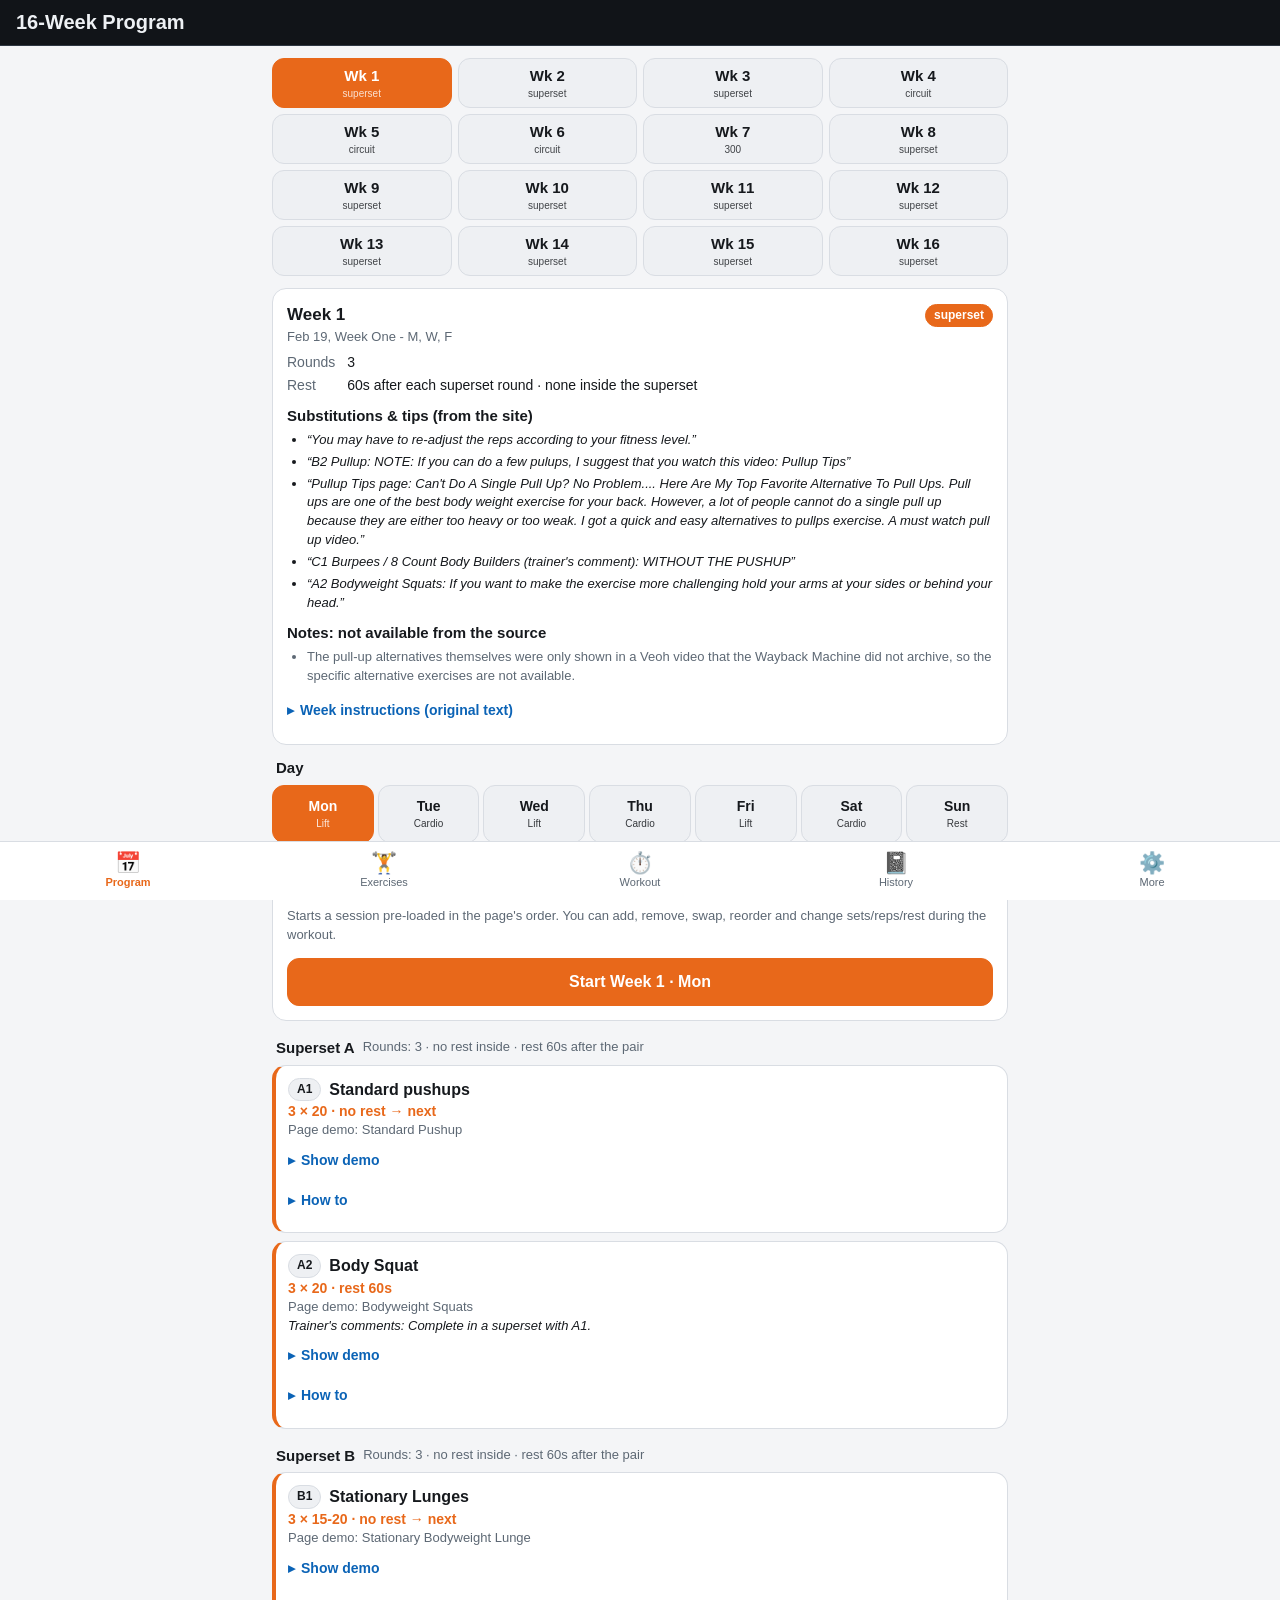
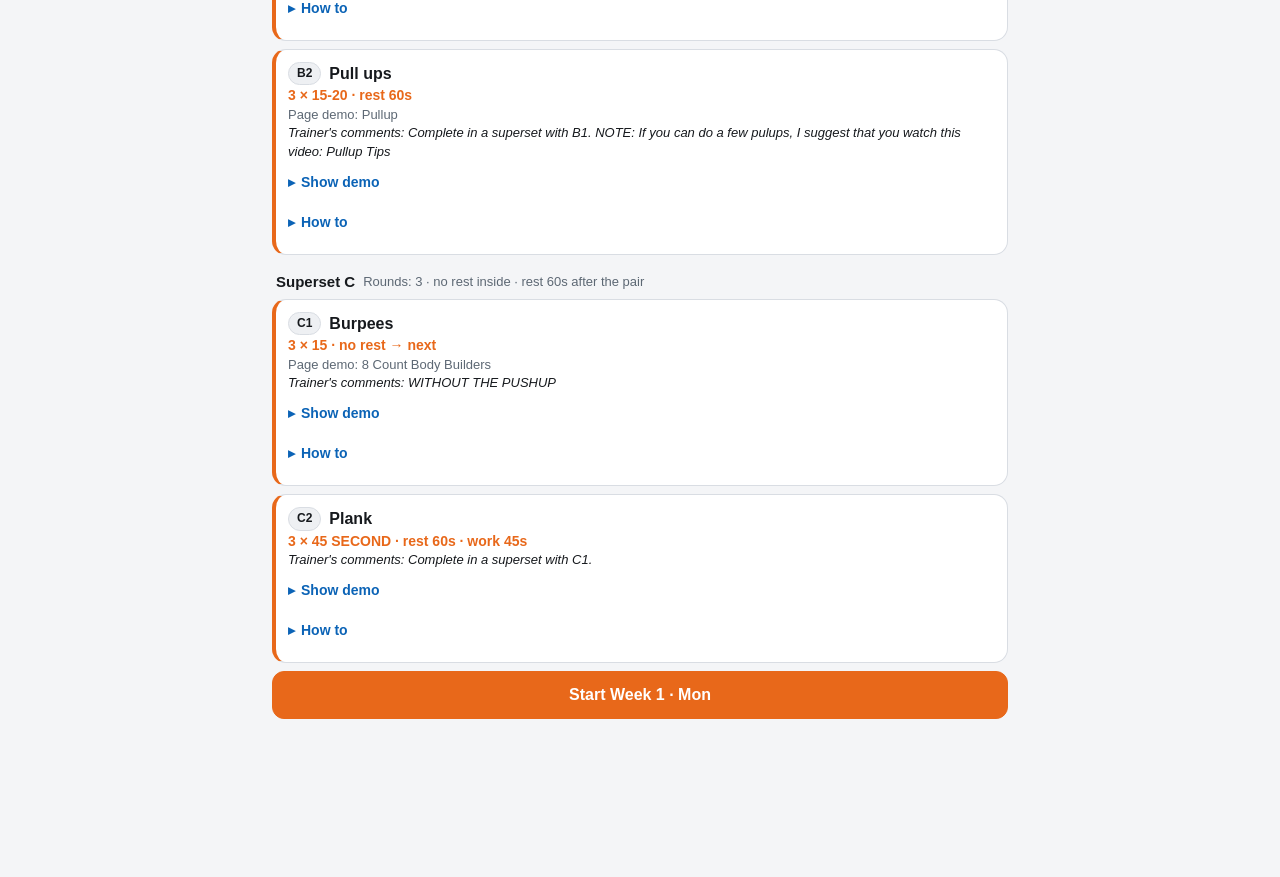
==== index.html @ 3402a935 "Publish the Six Pack Workout static PWA. Place the finished site at the repository root so GitHub Pa" ====
<!doctype html>
<html lang="en">
<head>
<meta charset="utf-8">
<meta name="viewport" content="width=device-width, initial-scale=1, viewport-fit=cover">
<title>Six Pack Workout</title>
<meta name="description" content="Offline workout log with the 16 Weeks to Six Pack Abs program.">
<meta name="apple-mobile-web-app-capable" content="yes">
<meta name="mobile-web-app-capable" content="yes">
<meta name="apple-mobile-web-app-status-bar-style" content="black-translucent">
<meta name="apple-mobile-web-app-title" content="Workout">
<meta name="application-name" content="Workout">
<meta name="format-detection" content="telephone=no">
<meta name="theme-color" content="#111418" id="themeColor">
<link rel="manifest" href="manifest.webmanifest">
<link rel="apple-touch-icon" href="icons/apple-touch-icon.png">
<link rel="icon" type="image/png" sizes="192x192" href="icons/icon-192.png">
<link rel="stylesheet" href="css/app.css">
</head>
<body>
<div id="app">
  <header id="topbar"><h1 id="title">Workout</h1><span id="offlineBadge" hidden>Offline</span></header>
  <div id="banner"></div>
  <main id="view" tabindex="-1"><p class="muted pad">Loading…</p></main>
  <div id="timerbar" hidden></div>
  <nav id="tabs">
    <a href="#/program" data-tab="program"><span class="ico">📅</span><span>Program</span></a>
    <a href="#/exercises" data-tab="exercises"><span class="ico">🏋️</span><span>Exercises</span></a>
    <a href="#/session" data-tab="session"><span class="ico">⏱️</span><span>Workout</span></a>
    <a href="#/history" data-tab="history"><span class="ico">📓</span><span>History</span></a>
    <a href="#/more" data-tab="more"><span class="ico">⚙️</span><span>More</span></a>
  </nav>
</div>
<div id="modal" hidden></div>
<div id="toast" hidden></div>
<noscript>This app needs JavaScript.</noscript>
<script src="js/app.js"></script>
</body>
</html>
---- css/app.css ----
:root{
  --bg:#111418;--card:#1b2027;--card2:#232a33;--fg:#eef1f4;--muted:#9aa5b1;--line:#2e3742;
  --accent:#ff8a3d;--accent-fg:#1a1006;--ok:#3ecf8e;--warn:#ffcc4d;--danger:#ff5d5d;--link:#7cc4ff;
  --radius:14px;--tap:48px;
  --sat:env(safe-area-inset-top,0px);--sab:env(safe-area-inset-bottom,0px);
  --sal:env(safe-area-inset-left,0px);--sar:env(safe-area-inset-right,0px);
  color-scheme:dark;
}
:root[data-theme="light"]{
  --bg:#f4f5f7;--card:#ffffff;--card2:#eef0f3;--fg:#16191d;--muted:#5d6874;--line:#d9dde3;
  --accent:#e8681a;--accent-fg:#ffffff;--ok:#11875a;--warn:#9a6a00;--danger:#c62828;--link:#0b63b6;
  color-scheme:light;
}
*{box-sizing:border-box}
html,body{margin:0;background:var(--bg);color:var(--fg);font:16px/1.45 -apple-system,BlinkMacSystemFont,"Segoe UI",Roboto,Helvetica,Arial,sans-serif;-webkit-text-size-adjust:100%}
body{overscroll-behavior-y:none}
a{color:var(--link)}
#topbar{position:sticky;top:0;z-index:20;background:var(--bg);padding:calc(var(--sat) + 8px) calc(16px + var(--sar)) 8px calc(16px + var(--sal));display:flex;align-items:center;gap:8px;border-bottom:1px solid var(--line)}
#topbar h1{font-size:20px;margin:0;flex:1;white-space:nowrap;overflow:hidden;text-overflow:ellipsis}
#offlineBadge{font-size:12px;background:var(--card2);color:var(--muted);padding:3px 8px;border-radius:99px}
main{padding:12px calc(12px + var(--sar)) calc(var(--tap) + 110px + var(--sab)) calc(12px + var(--sal));max-width:760px;margin:0 auto;outline:none}
#tabs{position:fixed;left:0;right:0;bottom:0;z-index:30;display:flex;background:var(--card);border-top:1px solid var(--line);padding:0 var(--sar) var(--sab) var(--sal)}
#tabs a{flex:1;display:flex;flex-direction:column;align-items:center;justify-content:center;min-height:58px;text-decoration:none;color:var(--muted);font-size:11px;gap:2px;-webkit-tap-highlight-color:transparent}
#tabs a .ico{font-size:21px;line-height:1}
#tabs a.active{color:var(--accent);font-weight:600}
#timerbar{position:fixed;left:8px;right:8px;bottom:calc(66px + var(--sab));z-index:25;background:var(--card2);border:2px solid var(--accent);border-radius:var(--radius);padding:10px 12px;box-shadow:0 6px 24px rgba(0,0,0,.35);max-width:744px;margin:0 auto}
#timerbar.done{border-color:var(--ok)}
.tb-top{display:flex;align-items:center;gap:10px}
.tb-label{flex:1;font-weight:600;font-size:14px}
.tb-clock{font-size:34px;font-weight:700;font-variant-numeric:tabular-nums;letter-spacing:.5px}
.tb-btns{display:flex;gap:6px;margin-top:8px}
.tb-btns button{flex:1;min-height:44px;padding:0 6px}
.tb-next{font-size:12px;color:var(--muted)}
.progress{height:6px;background:var(--line);border-radius:3px;overflow:hidden;margin-top:6px}
.progress>i{display:block;height:100%;background:var(--accent);width:0}
h2{font-size:22px;margin:6px 4px 10px}
h3{font-size:17px;margin:0 0 6px}
h4{font-size:15px;margin:10px 0 4px}
.card{background:var(--card);border:1px solid var(--line);border-radius:var(--radius);padding:14px;margin:0 0 12px}
.card.tight{padding:10px 12px}
.muted{color:var(--muted)}
.small{font-size:13px}
.pad{padding:16px}
.quote{font-style:italic}
.row{display:flex;gap:8px;align-items:center;flex-wrap:wrap}
.row>.grow{flex:1;min-width:0}
.stack>*+*{margin-top:8px}
button,.btn{appearance:none;-webkit-appearance:none;border:1px solid var(--line);background:var(--card2);color:var(--fg);border-radius:12px;min-height:var(--tap);padding:0 16px;font:inherit;font-weight:600;cursor:pointer;display:inline-flex;align-items:center;justify-content:center;gap:6px;text-decoration:none;-webkit-tap-highlight-color:transparent;touch-action:manipulation}
button:active,.btn:active{transform:scale(.98)}
button.primary,.btn.primary{background:var(--accent);border-color:var(--accent);color:var(--accent-fg)}
button.danger{color:var(--danger);border-color:var(--danger);background:transparent}
button.ghost{background:transparent}
button.block,.btn.block{width:100%}
button.sm{min-height:40px;padding:0 12px;font-size:14px}
button.icon{min-width:44px;padding:0 10px}
button:disabled{opacity:.45}
.chips{display:flex;flex-wrap:wrap;gap:6px}
.chips.scroll{flex-wrap:nowrap;overflow-x:auto;-webkit-overflow-scrolling:touch;padding-bottom:4px}
.chip{min-height:40px;padding:0 12px;border-radius:99px;font-size:14px;font-weight:600;white-space:nowrap}
.chip.on{background:var(--accent);border-color:var(--accent);color:var(--accent-fg)}
.weekgrid{display:grid;grid-template-columns:repeat(4,1fr);gap:6px}
.weekgrid button{min-height:50px;padding:0;flex-direction:column;gap:0;font-size:15px}
.weekgrid button small{font-size:10px;font-weight:500;opacity:.8}
.daygrid{display:grid;grid-template-columns:repeat(7,1fr);gap:4px}
.daygrid button{min-height:58px;padding:0 2px;flex-direction:column;gap:0;font-size:14px}
.daygrid button small{font-size:10px;font-weight:500;opacity:.85}
.on{background:var(--accent)!important;border-color:var(--accent)!important;color:var(--accent-fg)!important}
.badge{display:inline-block;font-size:12px;font-weight:700;padding:2px 8px;border-radius:99px;background:var(--card2);border:1px solid var(--line);white-space:nowrap}
.badge.acc{background:var(--accent);color:var(--accent-fg);border-color:var(--accent)}
.badge.ok{color:var(--ok);border-color:var(--ok)}
.group-h{margin:16px 4px 6px;font-weight:700;font-size:15px;display:flex;gap:8px;align-items:center;flex-wrap:wrap}
.group-h .muted{font-weight:500;font-size:13px}
.ex{background:var(--card);border:1px solid var(--line);border-radius:var(--radius);padding:12px;margin-bottom:8px}
.ex.in-group{border-left:4px solid var(--accent)}
.ex-title{font-weight:700;font-size:16px}
.target{color:var(--accent);font-weight:600;font-size:14px}
.hint{background:color-mix(in srgb,var(--warn) 16%,var(--card));border:1px solid var(--warn);border-radius:var(--radius);padding:10px 12px;margin-bottom:10px;display:flex;gap:8px;align-items:center}
.hint .grow{flex:1}
details>summary{cursor:pointer;min-height:40px;display:flex;align-items:center;color:var(--link);font-weight:600;font-size:14px;list-style:none}
details>summary::-webkit-details-marker{display:none}
details>summary::before{content:"▸";margin-right:6px}
details[open]>summary::before{content:"▾"}
.gif{display:block;max-width:100%;max-height:260px;margin:6px auto;border-radius:10px;background:#fff}
.thumb{width:64px;height:64px;object-fit:contain;border-radius:8px;background:#fff;flex:none}
.photo{max-width:100%;border-radius:10px;display:block;margin:6px 0}
pre.text{white-space:pre-wrap;font:inherit;margin:0}
ul.tight{margin:4px 0;padding-left:20px}
ul.tight li{margin:3px 0}
input,select,textarea{font:inherit;font-size:16px;color:var(--fg);background:var(--bg);border:1px solid var(--line);border-radius:10px;min-height:44px;padding:8px 10px;width:100%}
textarea{min-height:72px}
label.f{display:block;font-size:13px;color:var(--muted);margin:8px 0 0}
label.f>input,label.f>textarea,label.f>select{margin-top:3px}
.setrow{display:grid;grid-template-columns:28px 1fr 1fr 1fr 44px;gap:6px;align-items:center;margin-top:6px}
.setrow input{min-height:44px;text-align:center;padding:6px 4px}
.sethead{display:grid;grid-template-columns:28px 1fr 1fr 1fr 44px;gap:6px;font-size:11px;color:var(--muted);text-align:center;margin-top:8px}
.actions{display:flex;gap:6px;flex-wrap:wrap;margin-top:8px}
.actions button{flex:1 1 30%;min-height:44px;font-size:14px;padding:0 8px}
.listitem{display:flex;gap:10px;align-items:center;padding:10px 12px;background:var(--card);border:1px solid var(--line);border-radius:var(--radius);margin-bottom:8px;text-decoration:none;color:var(--fg);min-height:var(--tap)}
.listitem .grow{flex:1;min-width:0}
.listitem .t{font-weight:700}
.sticky-search{position:sticky;top:calc(var(--sat) + 49px);z-index:10;background:var(--bg);padding:4px 0 8px}
.banner{margin:8px 12px 0;padding:12px;border-radius:var(--radius);background:var(--card2);border:1px solid var(--accent);display:flex;gap:10px;align-items:flex-start}
.banner .grow{flex:1}
.share-ico{display:inline-block;border:1.5px solid currentColor;border-radius:4px;padding:0 4px;font-size:12px}
#modal{position:fixed;inset:0;z-index:50;background:rgba(0,0,0,.55);display:flex;align-items:flex-end;justify-content:center}
#modal[hidden]{display:none}
.sheet{background:var(--card);width:100%;max-width:760px;max-height:88vh;overflow:auto;border-radius:18px 18px 0 0;padding:16px calc(16px + var(--sar)) calc(16px + var(--sab)) calc(16px + var(--sal));-webkit-overflow-scrolling:touch}
.sheet h3{font-size:19px}
.sheet .btns{display:flex;flex-direction:column;gap:8px;margin-top:14px}
#toast{position:fixed;left:50%;transform:translateX(-50%);bottom:calc(150px + var(--sab));z-index:60;background:var(--fg);color:var(--bg);padding:10px 16px;border-radius:99px;font-weight:600;font-size:14px;max-width:90vw;text-align:center}
.kv{display:grid;grid-template-columns:auto 1fr;gap:2px 12px;font-size:14px}
.kv>:nth-child(odd){color:var(--muted)}
table.levels{width:100%;border-collapse:collapse;font-size:14px}
table.levels td,table.levels th{border-bottom:1px solid var(--line);padding:6px 4px;text-align:left}
.check{display:flex;align-items:center;gap:10px;min-height:44px}
.check input{width:24px;height:24px;min-height:0}
.empty{text-align:center;padding:30px 10px;color:var(--muted)}
.hidden{display:none!important}
/* Header stays dark in both themes: iOS standalone uses a black-translucent status bar (white text). */
#topbar{background:#111418;color:#eef1f4;border-bottom-color:#2e3742}
body.has-timer main{padding-bottom:calc(var(--tap) + 270px + var(--sab))}
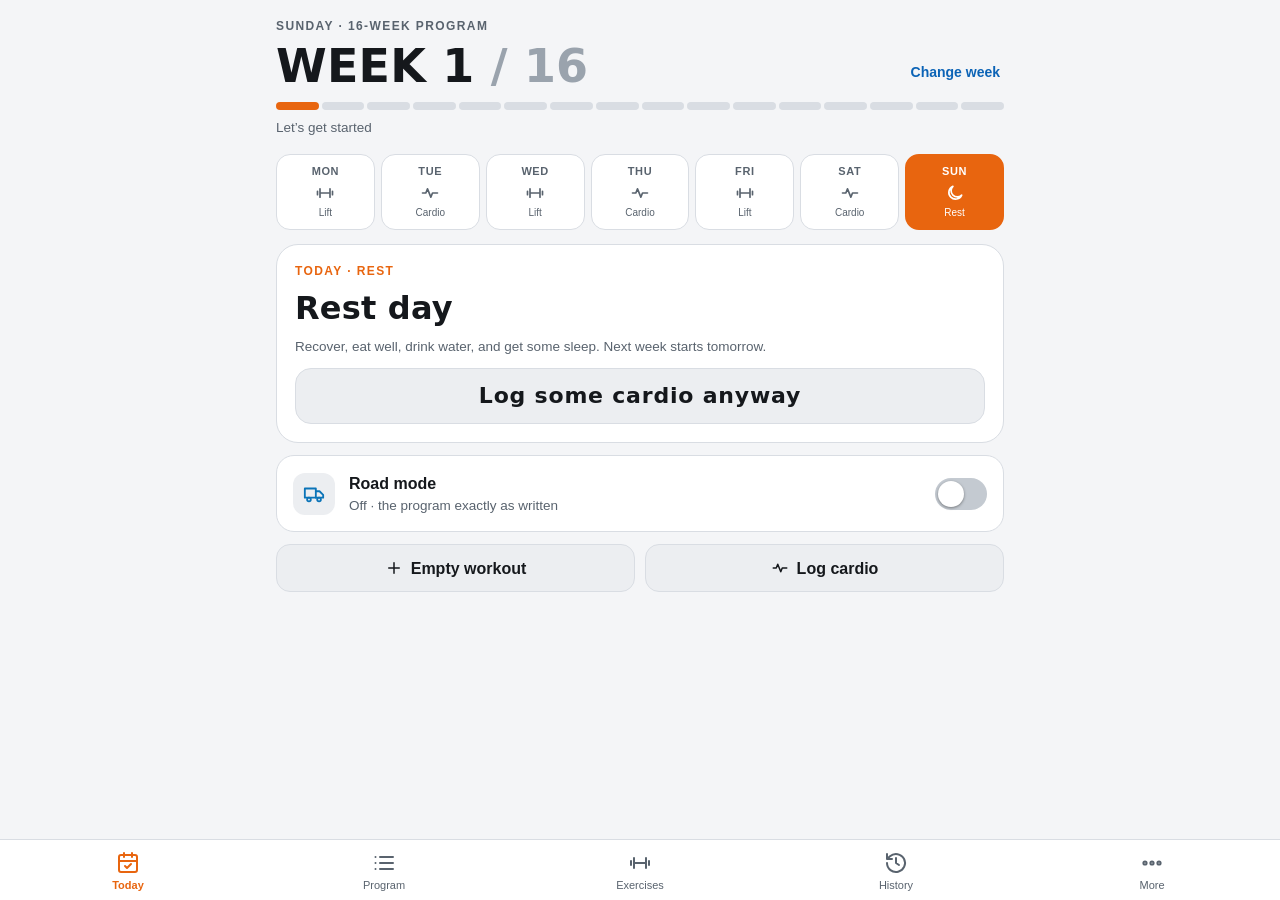
==== commit c4fd6f38: "Add files via upload" ====
--- a/index.html
+++ b/index.html
@@ -11,7 +11,7 @@
 <meta name="apple-mobile-web-app-title" content="Workout">
 <meta name="application-name" content="Workout">
 <meta name="format-detection" content="telephone=no">
-<meta name="theme-color" content="#111418" id="themeColor">
+<meta name="theme-color" content="#0e1012" id="themeColor">
 <link rel="manifest" href="manifest.webmanifest">
 <link rel="apple-touch-icon" href="icons/apple-touch-icon.png">
 <link rel="icon" type="image/png" sizes="192x192" href="icons/icon-192.png">
@@ -23,16 +23,16 @@
   <div id="banner"></div>
   <main id="view" tabindex="-1"><p class="muted pad">Loading…</p></main>
   <div id="timerbar" hidden></div>
-  <nav id="tabs">
-    <a href="#/program" data-tab="program"><span class="ico">📅</span><span>Program</span></a>
-    <a href="#/exercises" data-tab="exercises"><span class="ico">🏋️</span><span>Exercises</span></a>
-    <a href="#/session" data-tab="session"><span class="ico">⏱️</span><span>Workout</span></a>
-    <a href="#/history" data-tab="history"><span class="ico">📓</span><span>History</span></a>
-    <a href="#/more" data-tab="more"><span class="ico">⚙️</span><span>More</span></a>
+  <nav id="tabs" aria-label="Main">
+    <a href="#/today" data-tab="today"><svg width="24" height="24" viewBox="0 0 24 24" fill="none" stroke="currentColor" stroke-width="2" stroke-linecap="round" stroke-linejoin="round" aria-hidden="true"><rect x="3" y="4" width="18" height="17" rx="2"/><path d="M8 2v4M16 2v4M3 10h18M9 15l2 2 4-4"/></svg><span>Today</span></a>
+    <a href="#/program" data-tab="program"><svg width="24" height="24" viewBox="0 0 24 24" fill="none" stroke="currentColor" stroke-width="2" stroke-linecap="round" stroke-linejoin="round" aria-hidden="true"><path d="M8 6h13M8 12h13M8 18h13M3.5 6h.01M3.5 12h.01M3.5 18h.01"/></svg><span>Program</span></a>
+    <a href="#/exercises" data-tab="exercises"><svg width="24" height="24" viewBox="0 0 24 24" fill="none" stroke="currentColor" stroke-width="2" stroke-linecap="round" stroke-linejoin="round" aria-hidden="true"><path d="M6 7v10M18 7v10M3 10v4M21 10v4M6 12h12"/></svg><span>Exercises</span></a>
+    <a href="#/history" data-tab="history"><svg width="24" height="24" viewBox="0 0 24 24" fill="none" stroke="currentColor" stroke-width="2" stroke-linecap="round" stroke-linejoin="round" aria-hidden="true"><path d="M3 12a9 9 0 1 0 3-6.7L3 8M3 3v5h5M12 7v5l3 2"/></svg><span>History</span></a>
+    <a href="#/more" data-tab="more"><svg width="24" height="24" viewBox="0 0 24 24" fill="none" stroke="currentColor" stroke-width="2" stroke-linecap="round" stroke-linejoin="round" aria-hidden="true"><circle cx="5" cy="12" r="1.6"/><circle cx="12" cy="12" r="1.6"/><circle cx="19" cy="12" r="1.6"/></svg><span>More</span></a>
   </nav>
 </div>
 <div id="modal" hidden></div>
-<div id="toast" hidden></div>
+<div id="toast" hidden role="status" aria-live="polite"></div>
 <noscript>This app needs JavaScript.</noscript>
 <script src="js/app.js"></script>
 </body>
--- a/css/app.css
+++ b/css/app.css
@@ -1,121 +1,251 @@
+/* Six Pack Workout v2 — dark-first, one accent (orange) for the main action, blue for "done". */
 :root{
-  --bg:#111418;--card:#1b2027;--card2:#232a33;--fg:#eef1f4;--muted:#9aa5b1;--line:#2e3742;
-  --accent:#ff8a3d;--accent-fg:#1a1006;--ok:#3ecf8e;--warn:#ffcc4d;--danger:#ff5d5d;--link:#7cc4ff;
-  --radius:14px;--tap:48px;
+  --bg:#0e1012;--card:#181b1f;--card2:#22262b;--line:#2c3137;--fg:#f2f3f5;--muted:#9ba3ad;--dim:#5f6772;
+  --accent:#ff7a1a;--accent-fg:#1a0e04;--blue:#5cc8ff;--blue-fg:#06202d;--blue-bg:#14232b;--blue-line:#23485a;--blue-text:#cdefff;
+  --danger:#ff6b6b;--warn:#ffcc4d;--link:#5cc8ff;--tabbar:#14171a;
+  --radius:18px;--tap:48px;
+  --display:"Avenir Next Condensed","Barlow Condensed","Roboto Condensed","Arial Narrow",sans-serif-condensed,system-ui,sans-serif;
   --sat:env(safe-area-inset-top,0px);--sab:env(safe-area-inset-bottom,0px);
   --sal:env(safe-area-inset-left,0px);--sar:env(safe-area-inset-right,0px);
   color-scheme:dark;
 }
 :root[data-theme="light"]{
-  --bg:#f4f5f7;--card:#ffffff;--card2:#eef0f3;--fg:#16191d;--muted:#5d6874;--line:#d9dde3;
-  --accent:#e8681a;--accent-fg:#ffffff;--ok:#11875a;--warn:#9a6a00;--danger:#c62828;--link:#0b63b6;
+  --bg:#f4f5f7;--card:#ffffff;--card2:#eceef1;--line:#d9dde3;--fg:#15181c;--muted:#59636e;--dim:#9aa3ad;
+  --accent:#e8650f;--accent-fg:#ffffff;--blue:#0b74b8;--blue-fg:#ffffff;--blue-bg:#e3f2fb;--blue-line:#a9d3ee;--blue-text:#0a4f7d;
+  --danger:#c62828;--warn:#9a6a00;--link:#0b63b6;--tabbar:#ffffff;
   color-scheme:light;
 }
 *{box-sizing:border-box}
 html,body{margin:0;background:var(--bg);color:var(--fg);font:16px/1.45 -apple-system,BlinkMacSystemFont,"Segoe UI",Roboto,Helvetica,Arial,sans-serif;-webkit-text-size-adjust:100%}
 body{overscroll-behavior-y:none}
 a{color:var(--link)}
-#topbar{position:sticky;top:0;z-index:20;background:var(--bg);padding:calc(var(--sat) + 8px) calc(16px + var(--sar)) 8px calc(16px + var(--sal));display:flex;align-items:center;gap:8px;border-bottom:1px solid var(--line)}
-#topbar h1{font-size:20px;margin:0;flex:1;white-space:nowrap;overflow:hidden;text-overflow:ellipsis}
-#offlineBadge{font-size:12px;background:var(--card2);color:var(--muted);padding:3px 8px;border-radius:99px}
-main{padding:12px calc(12px + var(--sar)) calc(var(--tap) + 110px + var(--sab)) calc(12px + var(--sal));max-width:760px;margin:0 auto;outline:none}
-#tabs{position:fixed;left:0;right:0;bottom:0;z-index:30;display:flex;background:var(--card);border-top:1px solid var(--line);padding:0 var(--sar) var(--sab) var(--sal)}
-#tabs a{flex:1;display:flex;flex-direction:column;align-items:center;justify-content:center;min-height:58px;text-decoration:none;color:var(--muted);font-size:11px;gap:2px;-webkit-tap-highlight-color:transparent}
-#tabs a .ico{font-size:21px;line-height:1}
-#tabs a.active{color:var(--accent);font-weight:600}
-#timerbar{position:fixed;left:8px;right:8px;bottom:calc(66px + var(--sab));z-index:25;background:var(--card2);border:2px solid var(--accent);border-radius:var(--radius);padding:10px 12px;box-shadow:0 6px 24px rgba(0,0,0,.35);max-width:744px;margin:0 auto}
-#timerbar.done{border-color:var(--ok)}
+svg.i{flex:none;vertical-align:middle}
+.i.blue{color:var(--blue)} .i.acc{color:var(--accent)}
+
+/* ---------- chrome ---------- */
+#topbar{position:sticky;top:0;z-index:20;background:#0e1012;color:#f2f3f5;padding:calc(var(--sat) + 10px) calc(18px + var(--sar)) 10px calc(18px + var(--sal));display:flex;align-items:center;gap:8px;border-bottom:1px solid #23272c}
+#topbar h1{font-family:var(--display);font-weight:800;font-size:28px;letter-spacing:.3px;margin:0;flex:1;white-space:nowrap;overflow:hidden;text-overflow:ellipsis;text-transform:uppercase}
+#offlineBadge{font-size:12px;background:#22262b;color:#9ba3ad;padding:3px 8px;border-radius:99px}
+main{padding:14px calc(16px + var(--sar)) calc(var(--tap) + 110px + var(--sab)) calc(16px + var(--sal));max-width:760px;margin:0 auto;outline:none}
+body.bare #topbar{display:none}
+body.bare main{padding-top:calc(var(--sat) + 18px)}
+body.focus #tabs,body.focus #timerbar{display:none!important}
+body.focus main{padding-bottom:calc(28px + var(--sab))}
+#tabs{position:fixed;left:0;right:0;bottom:0;z-index:30;display:flex;background:var(--tabbar);border-top:1px solid var(--line);padding:4px var(--sar) var(--sab) var(--sal)}
+#tabs a{flex:1;display:flex;flex-direction:column;align-items:center;justify-content:center;min-height:56px;text-decoration:none;color:var(--muted);font-size:11px;font-weight:500;gap:3px;-webkit-tap-highlight-color:transparent}
+#tabs a.active{color:var(--accent);font-weight:700}
+#banner:empty{display:none}
+
+/* ---------- type ---------- */
+.display{font-family:var(--display);font-weight:800;letter-spacing:.2px;line-height:1.02;margin:0}
+.display.xl{font-size:46px}
+.display.lg{font-size:36px}
+.display.md{font-size:28px}
+.display.sm{font-size:22px;font-weight:700}
+h2.display{font-size:32px}
+.dim{color:var(--dim)}
+.eyebrow{font-size:12px;font-weight:700;letter-spacing:1.4px;color:var(--muted);text-transform:uppercase}
+.eyebrow.acc{color:var(--accent)}
+h2{font-size:22px;margin:6px 4px 10px}
+h3{font-size:18px;margin:0 0 8px}
+h4{font-size:15px;margin:10px 0 4px}
+.muted{color:var(--muted)}
+.small{font-size:13.5px}
+.center{text-align:center}
+.pad{padding:16px}
+.pad-s{padding:2px 4px 8px}
+pre.text{white-space:pre-wrap;font:inherit;margin:0}
+ul.tight{margin:4px 0;padding-left:20px}
+ul.tight li{margin:3px 0}
+ul.plain{list-style:none;margin:6px 0 0;padding:0}
+ul.plain li{display:flex;gap:8px;align-items:center;margin:6px 0;font-size:14px}
+
+/* ---------- layout bits ---------- */
+.row{display:flex;gap:8px;align-items:center;flex-wrap:wrap}
+.row.top{align-items:flex-start;flex-wrap:nowrap}
+.row.between{justify-content:space-between}
+.row.end{align-items:flex-end}
+.row.gap{gap:10px;margin-top:4px}
+.row>.grow,.grow{flex:1;min-width:0}
+.stack>*+*{margin-top:8px}
+.card{background:var(--card);border:1px solid var(--line);border-radius:var(--radius);padding:16px;margin:0 0 12px}
+.card.tight{padding:12px 14px}
+.card.row{display:flex;gap:12px;align-items:center;flex-wrap:nowrap}
+
+/* ---------- buttons ---------- */
+button,.btn{appearance:none;-webkit-appearance:none;border:1px solid var(--line);background:var(--card2);color:var(--fg);border-radius:14px;min-height:var(--tap);padding:0 16px;font:inherit;font-weight:600;cursor:pointer;display:inline-flex;align-items:center;justify-content:center;gap:8px;text-decoration:none;-webkit-tap-highlight-color:transparent;touch-action:manipulation}
+button:active,.btn:active{transform:scale(.98)}
+button.primary,.btn.primary{background:var(--accent);border-color:var(--accent);color:var(--accent-fg)}
+button.danger{color:var(--danger);border-color:var(--danger);background:transparent}
+button.ghost,.btn.ghost{background:transparent;border-color:transparent;color:var(--muted)}
+button.block,.btn.block{width:100%}
+button.sm,.btn.sm{min-height:40px;padding:0 12px;font-size:14px}
+button.icon{min-width:44px;padding:0 10px}
+button:disabled{opacity:.45}
+button.big,.btn.big{min-height:56px;font-family:var(--display);font-weight:800;font-size:22px;letter-spacing:.8px;border-radius:16px}
+button.huge{min-height:64px;font-family:var(--display);font-weight:800;font-size:26px;letter-spacing:.8px;border-radius:18px}
+.link-btn{min-height:36px;padding:0 4px;background:none;border:none;color:var(--link);font-size:14px;font-weight:600}
+.switch{flex:none;width:52px;min-width:52px;height:32px;min-height:32px;border-radius:16px;border:none;padding:3px;background:#3a4048;justify-content:flex-start}
+.switch span{display:block;width:26px;height:26px;border-radius:13px;background:#fff;box-shadow:0 1px 3px rgba(0,0,0,.4)}
+.switch.on{background:var(--blue);justify-content:flex-end}
+:root[data-theme="light"] .switch:not(.on){background:#c4cad1}
+
+/* ---------- chips / badges ---------- */
+.chips{display:flex;flex-wrap:wrap;gap:8px}
+.chips.scroll{flex-wrap:nowrap;overflow-x:auto;-webkit-overflow-scrolling:touch;padding-bottom:4px;scrollbar-width:none}
+.chip{min-height:40px;padding:0 14px;border-radius:99px;font-size:14px;font-weight:600;white-space:nowrap}
+.chip.on,.on{background:var(--fg)!important;border-color:var(--fg)!important;color:var(--bg)!important}
+.badge{display:inline-flex;align-items:center;gap:4px;font-size:12px;font-weight:700;padding:3px 9px;border-radius:99px;background:var(--card2);border:1px solid var(--line);white-space:nowrap}
+.badge.ok{color:var(--blue);border-color:var(--blue-line);background:var(--blue-bg)}
+.pill{font-size:13px;font-weight:600;padding:7px 12px;border-radius:99px;background:var(--card);color:var(--fg);border:1px solid var(--line)}
+.pill.blue{background:var(--blue-bg);color:var(--blue-text);border-color:var(--blue-line)}
+
+/* ---------- Today ---------- */
+.today-head{display:flex;flex-direction:column;gap:8px;margin-bottom:16px}
+.segs{display:grid;grid-template-columns:repeat(16,minmax(0,1fr));gap:3px;margin-top:4px}
+.segs i{height:8px;border-radius:4px;background:var(--line)}
+.segs i.done{background:var(--blue)}
+.segs i.now{background:var(--accent)}
+.strip{display:grid;grid-template-columns:repeat(7,minmax(0,1fr));gap:6px;margin-bottom:14px}
+.strip .day{flex-direction:column;gap:3px;min-height:76px;padding:0;border-radius:14px;background:var(--card);color:var(--muted)}
+.strip .day .dn{font-size:11px;font-weight:700;letter-spacing:.6px}
+.strip .day .dt{font-size:10px;font-weight:500}
+.strip .day.done{background:var(--blue-bg);border-color:var(--blue-line);color:var(--blue-text)}
+.strip .day .dk{width:24px;height:24px;border-radius:12px;background:var(--blue);color:var(--blue-fg);display:flex;align-items:center;justify-content:center}
+.strip .day.is-today{border-color:var(--accent);border-width:2px}
+.strip .day.sel{background:var(--accent);border-color:var(--accent);color:var(--accent-fg)}
+.strip .day.sel .dk{background:var(--accent-fg);color:var(--accent)}
+.hero{background:var(--card);border:1px solid var(--line);border-radius:22px;padding:18px;display:flex;flex-direction:column;gap:12px;margin-bottom:12px}
+.hero-top{display:flex;justify-content:space-between;align-items:center;gap:8px}
+.ic-line{display:inline-flex;gap:5px;align-items:center}
+.hthumbs{display:grid;grid-template-columns:repeat(5,minmax(0,1fr));gap:8px}
+.ht{display:flex;flex-direction:column;align-items:center;gap:4px}
+.ht b{font-size:11px;color:var(--muted)}
+.ht-img{display:block;width:100%;aspect-ratio:1;background:#fff;border-radius:12px;overflow:hidden}
+.ht-img img{width:100%;height:100%;object-fit:contain;display:block}
+.done-line{display:flex;gap:8px;align-items:center;color:var(--blue);font-weight:600;font-size:14px}
+.road{display:flex;align-items:center;gap:14px}
+.road .t{font-weight:600}
+.road-ic{width:42px;height:42px;border-radius:12px;background:var(--card2);color:var(--blue);display:flex;align-items:center;justify-content:center;flex:none}
+.road-note{color:var(--blue);display:flex;gap:6px;align-items:center;margin-top:2px}
+.win{display:flex;align-items:center;gap:12px;border-color:var(--blue-line);background:var(--blue-bg);color:var(--blue-text)}
+.banner{margin:0 0 12px;padding:10px 12px;border-radius:14px;background:var(--card);border:1px solid var(--line);display:flex;gap:10px;align-items:center}
+#banner .banner{margin:8px 12px 0}
+
+/* ---------- Program ---------- */
+.weekgrid{display:grid;grid-template-columns:repeat(4,minmax(0,1fr));gap:6px;margin-bottom:12px}
+.weekgrid button{min-height:52px;padding:0;flex-direction:column;gap:0;font-size:15px}
+.weekgrid button small{font-size:10px;font-weight:500;opacity:.8}
+.weekgrid button.cur:not(.on){border-color:var(--accent);border-width:2px}
+.daygrid{display:grid;grid-template-columns:repeat(7,minmax(0,1fr));gap:4px;margin-top:4px}
+.daygrid button{min-height:58px;padding:0 2px;flex-direction:column;gap:0;font-size:14px}
+.daygrid button small{font-size:10px;font-weight:500;opacity:.85}
+.group-h{margin:18px 4px 8px;font-weight:700;font-size:15px;display:flex;gap:8px;align-items:baseline;flex-wrap:wrap}
+.group-h .muted{font-weight:500;font-size:13px}
+.ex{background:var(--card);border:1px solid var(--line);border-radius:var(--radius);padding:12px;margin-bottom:8px}
+.ex.in-group{box-shadow:inset 3px 0 0 var(--line)}
+.ex-title{font-weight:700;font-size:16px}
+.target{color:var(--fg);font-weight:600;font-size:14px;margin-top:2px}
+.thumb{width:60px;height:60px;border-radius:12px;background:#fff;flex:none;overflow:hidden;display:inline-flex;align-items:center;justify-content:center}
+.thumb img{width:100%;height:100%;object-fit:contain;display:block}
+.empty-thumb{background:var(--card2);color:var(--dim)}
+.mini{width:40px;height:40px;border-radius:10px;background:#fff;overflow:hidden;flex:none;display:inline-flex;align-items:center;justify-content:center}
+.mini img{width:100%;height:100%;object-fit:contain}
+.mini.empty-thumb{background:var(--card2)}
+.gif{display:block;max-width:100%;max-height:260px;margin:8px auto;border-radius:12px;background:#fff}
+.photo{max-width:100%;border-radius:12px;display:block;margin:6px 0}
+details>summary{cursor:pointer;min-height:40px;display:flex;align-items:center;color:var(--link);font-weight:600;font-size:14px;list-style:none}
+details>summary::-webkit-details-marker{display:none}
+details>summary::before{content:"▸";margin-right:6px}
+details[open]>summary::before{content:"▾"}
+table.levels{width:100%;border-collapse:collapse;font-size:14px;margin:8px 0}
+table.levels td,table.levels th{border-bottom:1px solid var(--line);padding:6px 4px;text-align:left}
+
+/* ---------- Workout mode ---------- */
+.go{display:flex;flex-direction:column;gap:14px}
+.go-top{display:flex;align-items:center;gap:10px}
+.round-btn{width:44px;height:44px;border-radius:22px;background:var(--card);border:1px solid var(--line);color:var(--fg);display:flex;align-items:center;justify-content:center;flex:none;text-decoration:none}
+.gsegs{display:grid;gap:6px}
+.gsegs div{display:flex;flex-direction:column;gap:4px}
+.gsegs i{display:block;height:6px;border-radius:3px;background:linear-gradient(90deg,var(--accent) var(--p),var(--line) var(--p))}
+.gsegs i.full{background:var(--blue)}
+.gsegs b{font-size:11px;text-align:center;color:var(--muted)}
+.done-row{display:flex;align-items:center;gap:12px;padding:10px 12px;background:var(--blue-bg);border:1px solid var(--blue-line);border-radius:14px;color:var(--blue-text)}
+.done-row b{font-size:14px}
+.ok-dot{width:26px;height:26px;border-radius:13px;background:var(--blue);color:var(--blue-fg);display:flex;align-items:center;justify-content:center;flex:none}
+.demo-card{position:relative;background:#fff;border-radius:24px;overflow:hidden;height:236px;display:flex;align-items:center;justify-content:center}
+.demo-card.none{background:var(--card);border:1px solid var(--line);height:130px;flex-direction:column;gap:6px;color:var(--dim)}
+.demo-img{width:100%;height:100%;object-fit:contain;display:block}
+.demo-card .code{position:absolute;top:12px;left:12px;background:#0e1012;color:#fff;font-family:var(--display);font-weight:800;font-size:20px;padding:2px 12px;border-radius:10px}
+.demo-note{position:absolute;left:12px;right:12px;bottom:12px;background:rgba(14,16,18,.9);color:#f2f3f5;font-size:12.5px;padding:8px 12px;border-radius:12px;display:flex;gap:8px;align-items:center}
+.demo-note svg{color:#5cc8ff}
+.stepper{display:flex;align-items:center;justify-content:space-between;background:var(--card);border:1px solid var(--line);border-radius:20px;padding:10px}
+.stepper button{width:64px;height:64px;border-radius:16px;border:none;padding:0;background:var(--card2)}
+.big-num{font-family:var(--display);font-weight:800;font-size:60px;line-height:.95;font-variant-numeric:tabular-nums}
+.weight-row{display:flex;align-items:center;gap:8px;flex-wrap:wrap}
+.weight-row b{min-width:84px;text-align:center}
+.go-actions{display:flex;justify-content:center;gap:4px;flex-wrap:wrap}
+.ring-wrap{position:relative;width:270px;height:270px;margin:6px auto 0}
+.ring{display:block;transform:rotate(-90deg)}
+.ring-bg{stroke:var(--card2)}
+.ring-fg{stroke:var(--accent);transition:stroke-dashoffset .25s linear}
+.ring-fg.work{stroke:var(--blue)}
+.ring-txt{position:absolute;inset:0;display:flex;flex-direction:column;align-items:center;justify-content:center}
+.ring-clock{font-family:var(--display);font-weight:800;font-size:92px;line-height:1;font-variant-numeric:tabular-nums}
+.grid3{display:grid;grid-template-columns:repeat(3,minmax(0,1fr));gap:8px}
+.grid3 button{min-height:52px}
+.voice,.next-card{margin:0}
+.next-thumb{width:72px;height:72px;border-radius:14px;background:#fff;overflow:hidden;flex:none;display:inline-flex;align-items:center;justify-content:center}
+.next-thumb img{width:100%;height:100%;object-fit:contain}
+.next-thumb.empty-thumb{background:var(--card2)}
+.finish{display:flex;flex-direction:column;align-items:center;gap:14px;text-align:center;padding-top:8px}
+.finish-ic{width:84px;height:84px;border-radius:42px;background:var(--blue);color:var(--blue-fg);display:flex;align-items:center;justify-content:center}
+.finish .card{width:100%;text-align:left}
+.stats{display:grid;grid-template-columns:repeat(3,minmax(0,1fr));gap:8px;width:100%}
+.stats div{background:var(--card);border:1px solid var(--line);border-radius:16px;padding:12px 4px;display:flex;flex-direction:column}
+.stats b{font-family:var(--display);font-weight:800;font-size:36px;line-height:1}
+.stats span{font-size:12px;color:var(--muted)}
+
+/* ---------- lists / forms ---------- */
+.hint{background:color-mix(in srgb,var(--warn) 14%,var(--card));border:1px solid var(--warn);border-radius:14px;padding:10px 12px;margin-bottom:10px;display:flex;gap:8px;align-items:center}
+.listitem{display:flex;gap:12px;align-items:center;padding:12px 14px;background:var(--card);border:1px solid var(--line);border-radius:16px;margin-bottom:8px;text-decoration:none;color:var(--fg);min-height:var(--tap)}
+.listitem .t{font-weight:700}
+.li-ic{width:40px;height:40px;border-radius:12px;background:var(--card2);display:flex;align-items:center;justify-content:center;flex:none}
+.li-ic.acc{color:var(--accent)} .li-ic.blue{color:var(--blue)}
+.set-row{display:flex;gap:12px;align-items:center;padding:10px 0;border-top:1px solid var(--line);margin-top:8px}
+.sticky-search{position:sticky;top:calc(var(--sat) + 57px);z-index:10;background:var(--bg);padding:4px 0 8px}
+input,select,textarea{font:inherit;font-size:16px;color:var(--fg);background:var(--bg);border:1px solid var(--line);border-radius:12px;min-height:46px;padding:8px 12px;width:100%}
+textarea{min-height:72px}
+label.f{display:block;font-size:13px;color:var(--muted);margin:10px 0 0}
+label.f>input,label.f>textarea,label.f>select{margin-top:4px}
+.setrow{display:grid;grid-template-columns:28px 1fr 1fr 1fr 44px;gap:6px;align-items:center;margin-top:6px}
+.setrow input{min-height:44px;text-align:center;padding:6px 4px}
+.sethead{display:grid;grid-template-columns:28px 1fr 1fr 1fr 44px;gap:6px;font-size:11px;color:var(--muted);text-align:center;margin-top:8px}
+.actions{display:flex;gap:6px;flex-wrap:wrap;margin-top:8px}
+.actions button{flex:1 1 30%;min-height:44px;font-size:14px;padding:0 8px}
+.check{display:flex;align-items:center;gap:10px;min-height:44px}
+.check input{width:24px;height:24px;min-height:0}
+.empty{text-align:center;padding:30px 10px;color:var(--muted);display:flex;flex-direction:column;align-items:center;gap:12px}
+.hidden{display:none!important}
+
+/* ---------- sheets, toast, timer bar ---------- */
+#modal{position:fixed;inset:0;z-index:50;background:rgba(0,0,0,.6);display:flex;align-items:flex-end;justify-content:center}
+#modal[hidden]{display:none}
+.sheet{background:var(--card);width:100%;max-width:760px;max-height:88vh;overflow:auto;border-radius:22px 22px 0 0;padding:18px calc(16px + var(--sar)) calc(16px + var(--sab)) calc(16px + var(--sal));-webkit-overflow-scrolling:touch}
+.sheet h3{font-size:19px}
+.sheet .btns{display:flex;flex-direction:column;gap:8px;margin-top:14px}
+#toast{position:fixed;left:50%;transform:translateX(-50%);top:calc(var(--sat) + 10px);z-index:60;background:var(--fg);color:var(--bg);padding:9px 16px;border-radius:14px;font-weight:600;font-size:14px;width:max-content;max-width:calc(100vw - 32px);text-align:center;box-shadow:0 6px 20px rgba(0,0,0,.35)}
+#timerbar{position:fixed;left:8px;right:8px;bottom:calc(70px + var(--sab));z-index:25;background:var(--card2);border:2px solid var(--accent);border-radius:var(--radius);padding:10px 12px;box-shadow:0 6px 24px rgba(0,0,0,.35);max-width:744px;margin:0 auto}
+#timerbar.done{border-color:var(--blue)}
 .tb-top{display:flex;align-items:center;gap:10px}
 .tb-label{flex:1;font-weight:600;font-size:14px}
-.tb-clock{font-size:34px;font-weight:700;font-variant-numeric:tabular-nums;letter-spacing:.5px}
+.tb-clock{font-family:var(--display);font-size:38px;font-weight:800;font-variant-numeric:tabular-nums}
 .tb-btns{display:flex;gap:6px;margin-top:8px}
 .tb-btns button{flex:1;min-height:44px;padding:0 6px}
 .tb-next{font-size:12px;color:var(--muted)}
 .progress{height:6px;background:var(--line);border-radius:3px;overflow:hidden;margin-top:6px}
 .progress>i{display:block;height:100%;background:var(--accent);width:0}
-h2{font-size:22px;margin:6px 4px 10px}
-h3{font-size:17px;margin:0 0 6px}
-h4{font-size:15px;margin:10px 0 4px}
-.card{background:var(--card);border:1px solid var(--line);border-radius:var(--radius);padding:14px;margin:0 0 12px}
-.card.tight{padding:10px 12px}
-.muted{color:var(--muted)}
-.small{font-size:13px}
-.pad{padding:16px}
-.quote{font-style:italic}
-.row{display:flex;gap:8px;align-items:center;flex-wrap:wrap}
-.row>.grow{flex:1;min-width:0}
-.stack>*+*{margin-top:8px}
-button,.btn{appearance:none;-webkit-appearance:none;border:1px solid var(--line);background:var(--card2);color:var(--fg);border-radius:12px;min-height:var(--tap);padding:0 16px;font:inherit;font-weight:600;cursor:pointer;display:inline-flex;align-items:center;justify-content:center;gap:6px;text-decoration:none;-webkit-tap-highlight-color:transparent;touch-action:manipulation}
-button:active,.btn:active{transform:scale(.98)}
-button.primary,.btn.primary{background:var(--accent);border-color:var(--accent);color:var(--accent-fg)}
-button.danger{color:var(--danger);border-color:var(--danger);background:transparent}
-button.ghost{background:transparent}
-button.block,.btn.block{width:100%}
-button.sm{min-height:40px;padding:0 12px;font-size:14px}
-button.icon{min-width:44px;padding:0 10px}
-button:disabled{opacity:.45}
-.chips{display:flex;flex-wrap:wrap;gap:6px}
-.chips.scroll{flex-wrap:nowrap;overflow-x:auto;-webkit-overflow-scrolling:touch;padding-bottom:4px}
-.chip{min-height:40px;padding:0 12px;border-radius:99px;font-size:14px;font-weight:600;white-space:nowrap}
-.chip.on{background:var(--accent);border-color:var(--accent);color:var(--accent-fg)}
-.weekgrid{display:grid;grid-template-columns:repeat(4,1fr);gap:6px}
-.weekgrid button{min-height:50px;padding:0;flex-direction:column;gap:0;font-size:15px}
-.weekgrid button small{font-size:10px;font-weight:500;opacity:.8}
-.daygrid{display:grid;grid-template-columns:repeat(7,1fr);gap:4px}
-.daygrid button{min-height:58px;padding:0 2px;flex-direction:column;gap:0;font-size:14px}
-.daygrid button small{font-size:10px;font-weight:500;opacity:.85}
-.on{background:var(--accent)!important;border-color:var(--accent)!important;color:var(--accent-fg)!important}
-.badge{display:inline-block;font-size:12px;font-weight:700;padding:2px 8px;border-radius:99px;background:var(--card2);border:1px solid var(--line);white-space:nowrap}
-.badge.acc{background:var(--accent);color:var(--accent-fg);border-color:var(--accent)}
-.badge.ok{color:var(--ok);border-color:var(--ok)}
-.group-h{margin:16px 4px 6px;font-weight:700;font-size:15px;display:flex;gap:8px;align-items:center;flex-wrap:wrap}
-.group-h .muted{font-weight:500;font-size:13px}
-.ex{background:var(--card);border:1px solid var(--line);border-radius:var(--radius);padding:12px;margin-bottom:8px}
-.ex.in-group{border-left:4px solid var(--accent)}
-.ex-title{font-weight:700;font-size:16px}
-.target{color:var(--accent);font-weight:600;font-size:14px}
-.hint{background:color-mix(in srgb,var(--warn) 16%,var(--card));border:1px solid var(--warn);border-radius:var(--radius);padding:10px 12px;margin-bottom:10px;display:flex;gap:8px;align-items:center}
-.hint .grow{flex:1}
-details>summary{cursor:pointer;min-height:40px;display:flex;align-items:center;color:var(--link);font-weight:600;font-size:14px;list-style:none}
-details>summary::-webkit-details-marker{display:none}
-details>summary::before{content:"▸";margin-right:6px}
-details[open]>summary::before{content:"▾"}
-.gif{display:block;max-width:100%;max-height:260px;margin:6px auto;border-radius:10px;background:#fff}
-.thumb{width:64px;height:64px;object-fit:contain;border-radius:8px;background:#fff;flex:none}
-.photo{max-width:100%;border-radius:10px;display:block;margin:6px 0}
-pre.text{white-space:pre-wrap;font:inherit;margin:0}
-ul.tight{margin:4px 0;padding-left:20px}
-ul.tight li{margin:3px 0}
-input,select,textarea{font:inherit;font-size:16px;color:var(--fg);background:var(--bg);border:1px solid var(--line);border-radius:10px;min-height:44px;padding:8px 10px;width:100%}
-textarea{min-height:72px}
-label.f{display:block;font-size:13px;color:var(--muted);margin:8px 0 0}
-label.f>input,label.f>textarea,label.f>select{margin-top:3px}
-.setrow{display:grid;grid-template-columns:28px 1fr 1fr 1fr 44px;gap:6px;align-items:center;margin-top:6px}
-.setrow input{min-height:44px;text-align:center;padding:6px 4px}
-.sethead{display:grid;grid-template-columns:28px 1fr 1fr 1fr 44px;gap:6px;font-size:11px;color:var(--muted);text-align:center;margin-top:8px}
-.actions{display:flex;gap:6px;flex-wrap:wrap;margin-top:8px}
-.actions button{flex:1 1 30%;min-height:44px;font-size:14px;padding:0 8px}
-.listitem{display:flex;gap:10px;align-items:center;padding:10px 12px;background:var(--card);border:1px solid var(--line);border-radius:var(--radius);margin-bottom:8px;text-decoration:none;color:var(--fg);min-height:var(--tap)}
-.listitem .grow{flex:1;min-width:0}
-.listitem .t{font-weight:700}
-.sticky-search{position:sticky;top:calc(var(--sat) + 49px);z-index:10;background:var(--bg);padding:4px 0 8px}
-.banner{margin:8px 12px 0;padding:12px;border-radius:var(--radius);background:var(--card2);border:1px solid var(--accent);display:flex;gap:10px;align-items:flex-start}
-.banner .grow{flex:1}
-.share-ico{display:inline-block;border:1.5px solid currentColor;border-radius:4px;padding:0 4px;font-size:12px}
-#modal{position:fixed;inset:0;z-index:50;background:rgba(0,0,0,.55);display:flex;align-items:flex-end;justify-content:center}
-#modal[hidden]{display:none}
-.sheet{background:var(--card);width:100%;max-width:760px;max-height:88vh;overflow:auto;border-radius:18px 18px 0 0;padding:16px calc(16px + var(--sar)) calc(16px + var(--sab)) calc(16px + var(--sal));-webkit-overflow-scrolling:touch}
-.sheet h3{font-size:19px}
-.sheet .btns{display:flex;flex-direction:column;gap:8px;margin-top:14px}
-#toast{position:fixed;left:50%;transform:translateX(-50%);bottom:calc(150px + var(--sab));z-index:60;background:var(--fg);color:var(--bg);padding:10px 16px;border-radius:99px;font-weight:600;font-size:14px;max-width:90vw;text-align:center}
-.kv{display:grid;grid-template-columns:auto 1fr;gap:2px 12px;font-size:14px}
-.kv>:nth-child(odd){color:var(--muted)}
-table.levels{width:100%;border-collapse:collapse;font-size:14px}
-table.levels td,table.levels th{border-bottom:1px solid var(--line);padding:6px 4px;text-align:left}
-.check{display:flex;align-items:center;gap:10px;min-height:44px}
-.check input{width:24px;height:24px;min-height:0}
-.empty{text-align:center;padding:30px 10px;color:var(--muted)}
-.hidden{display:none!important}
-/* Header stays dark in both themes: iOS standalone uses a black-translucent status bar (white text). */
-#topbar{background:#111418;color:#eef1f4;border-bottom-color:#2e3742}
 body.has-timer main{padding-bottom:calc(var(--tap) + 270px + var(--sab))}
+/* light theme: give white demo pictures an edge */
+:root[data-theme="light"] .demo-card,:root[data-theme="light"] .thumb,:root[data-theme="light"] .ht-img,:root[data-theme="light"] .mini,:root[data-theme="light"] .next-thumb,:root[data-theme="light"] .gif{border:1px solid var(--line)}
+.weight-row button.grow{white-space:nowrap}
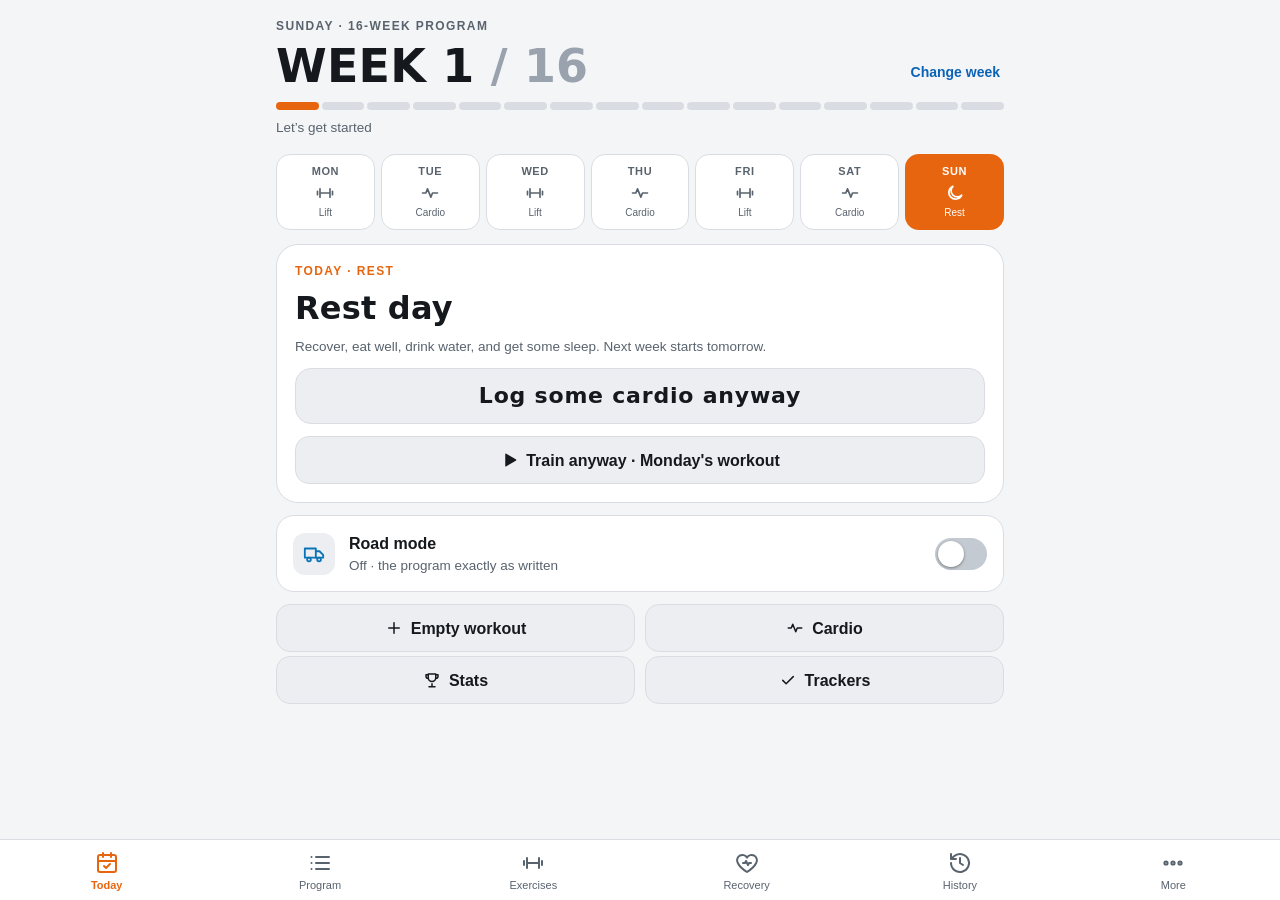
==== commit 52e5cb51: "PWA 1.5: Recovery tab, stretching + routines, cardio log, trackers, stats, backup v2, privacy policy" ====
--- a/index.html
+++ b/index.html
@@ -27,6 +27,7 @@
     <a href="#/today" data-tab="today"><svg width="24" height="24" viewBox="0 0 24 24" fill="none" stroke="currentColor" stroke-width="2" stroke-linecap="round" stroke-linejoin="round" aria-hidden="true"><rect x="3" y="4" width="18" height="17" rx="2"/><path d="M8 2v4M16 2v4M3 10h18M9 15l2 2 4-4"/></svg><span>Today</span></a>
     <a href="#/program" data-tab="program"><svg width="24" height="24" viewBox="0 0 24 24" fill="none" stroke="currentColor" stroke-width="2" stroke-linecap="round" stroke-linejoin="round" aria-hidden="true"><path d="M8 6h13M8 12h13M8 18h13M3.5 6h.01M3.5 12h.01M3.5 18h.01"/></svg><span>Program</span></a>
     <a href="#/exercises" data-tab="exercises"><svg width="24" height="24" viewBox="0 0 24 24" fill="none" stroke="currentColor" stroke-width="2" stroke-linecap="round" stroke-linejoin="round" aria-hidden="true"><path d="M6 7v10M18 7v10M3 10v4M21 10v4M6 12h12"/></svg><span>Exercises</span></a>
+    <a href="#/recovery" data-tab="recovery"><svg width="24" height="24" viewBox="0 0 24 24" fill="none" stroke="currentColor" stroke-width="2" stroke-linecap="round" stroke-linejoin="round" aria-hidden="true"><path d="M12 21s-7-4.4-9.2-9A5.2 5.2 0 0 1 12 6.6 5.2 5.2 0 0 1 21.2 12C19 16.6 12 21 12 21z"/><path d="M8 12h2l1-2 2 4 1-2h2"/></svg><span>Recovery</span></a>
     <a href="#/history" data-tab="history"><svg width="24" height="24" viewBox="0 0 24 24" fill="none" stroke="currentColor" stroke-width="2" stroke-linecap="round" stroke-linejoin="round" aria-hidden="true"><path d="M3 12a9 9 0 1 0 3-6.7L3 8M3 3v5h5M12 7v5l3 2"/></svg><span>History</span></a>
     <a href="#/more" data-tab="more"><svg width="24" height="24" viewBox="0 0 24 24" fill="none" stroke="currentColor" stroke-width="2" stroke-linecap="round" stroke-linejoin="round" aria-hidden="true"><circle cx="5" cy="12" r="1.6"/><circle cx="12" cy="12" r="1.6"/><circle cx="19" cy="12" r="1.6"/></svg><span>More</span></a>
   </nav>
--- a/css/app.css
+++ b/css/app.css
@@ -249,3 +249,47 @@
 /* light theme: give white demo pictures an edge */
 :root[data-theme="light"] .demo-card,:root[data-theme="light"] .thumb,:root[data-theme="light"] .ht-img,:root[data-theme="light"] .mini,:root[data-theme="light"] .next-thumb,:root[data-theme="light"] .gif{border:1px solid var(--line)}
 .weight-row button.grow{white-space:nowrap}
+/* 1.4: demo source / "similar" labels and the Credits page */
+.demo-label{margin:4px 2px 0}
+.credit a{color:var(--link);word-break:break-all}
+.credit p{margin:4px 0}
+.share-url,#shareUrlField{user-select:all;-webkit-user-select:all;word-break:break-all}
+.share-url{color:var(--fg)}
+
+/* ---------- 1.5: recovery, cardio, trackers, stats ---------- */
+.acc-t{color:var(--accent)} .blue-t{color:var(--blue)} .danger-t{color:var(--danger)}
+.dot{display:inline-block;width:10px;height:10px;border-radius:50%;margin-right:8px;flex:none;background:var(--dim)}
+.dot.blue{background:var(--blue)} .dot.acc{background:var(--accent)} .dot.danger{background:var(--danger)}
+.pain-row{display:flex;align-items:flex-start;gap:2px;margin:6px 0}
+.pain-row .dot{margin-top:5px}
+.rec-tabs{margin-bottom:12px}
+.warn-card{border-color:var(--warn)}
+.warn-card b{color:var(--warn);display:flex;align-items:center;gap:6px}
+.sub-q{margin-top:12px;padding-top:12px;border-top:1px solid var(--line)}
+.area-card{padding:8px 12px}
+.area-head{justify-content:space-between;min-height:56px;padding:4px}
+.area-name{font-size:17px;color:var(--fg)}
+.left{text-align:left;justify-content:flex-start}
+.lvl{margin:12px 0 4px}
+.rec-ex{width:100%}
+.redflags{margin-top:12px;padding:10px 12px;border-radius:12px;background:var(--card2);border-left:3px solid var(--danger)}
+.srcs{margin-top:8px;word-break:break-all}
+.srcs summary{cursor:pointer;color:var(--link)}
+.stretch-row{width:100%;gap:12px}
+.routine ol{padding-left:20px}
+.cardio-idea{width:100%;gap:12px}
+.rec-line{gap:10px;text-decoration:none;color:var(--fg);padding:12px 16px}
+.resume{display:flex;align-items:center;gap:12px;border-color:var(--accent)}
+.stat-grid{display:grid;grid-template-columns:repeat(3,minmax(0,1fr));gap:12px;text-align:center}
+.stat-grid>div{display:flex;flex-direction:column;align-items:center}
+.heat{display:flex;gap:3px;margin:6px 0}
+.heat>div{display:flex;flex-direction:column;gap:3px;flex:1}
+.heat i{display:block;aspect-ratio:1;border-radius:3px;background:var(--card2)}
+.heat i.h1{background:var(--blue)} .heat i.h2{background:var(--accent)}
+.bars{display:flex;align-items:flex-end;gap:6px;height:140px;overflow-x:auto}
+.bars>div{flex:1;min-width:26px;display:flex;flex-direction:column;align-items:center;justify-content:flex-end;gap:3px}
+.bars i{display:block;width:70%;background:var(--accent);border-radius:4px 4px 0 0}
+.bars .small{font-size:10px}
+.badge.earned{color:var(--accent-fg);background:var(--accent);border-color:var(--accent)}
+.badge.locked{opacity:.5}
+input[type=range]{width:100%;accent-color:var(--accent)}
